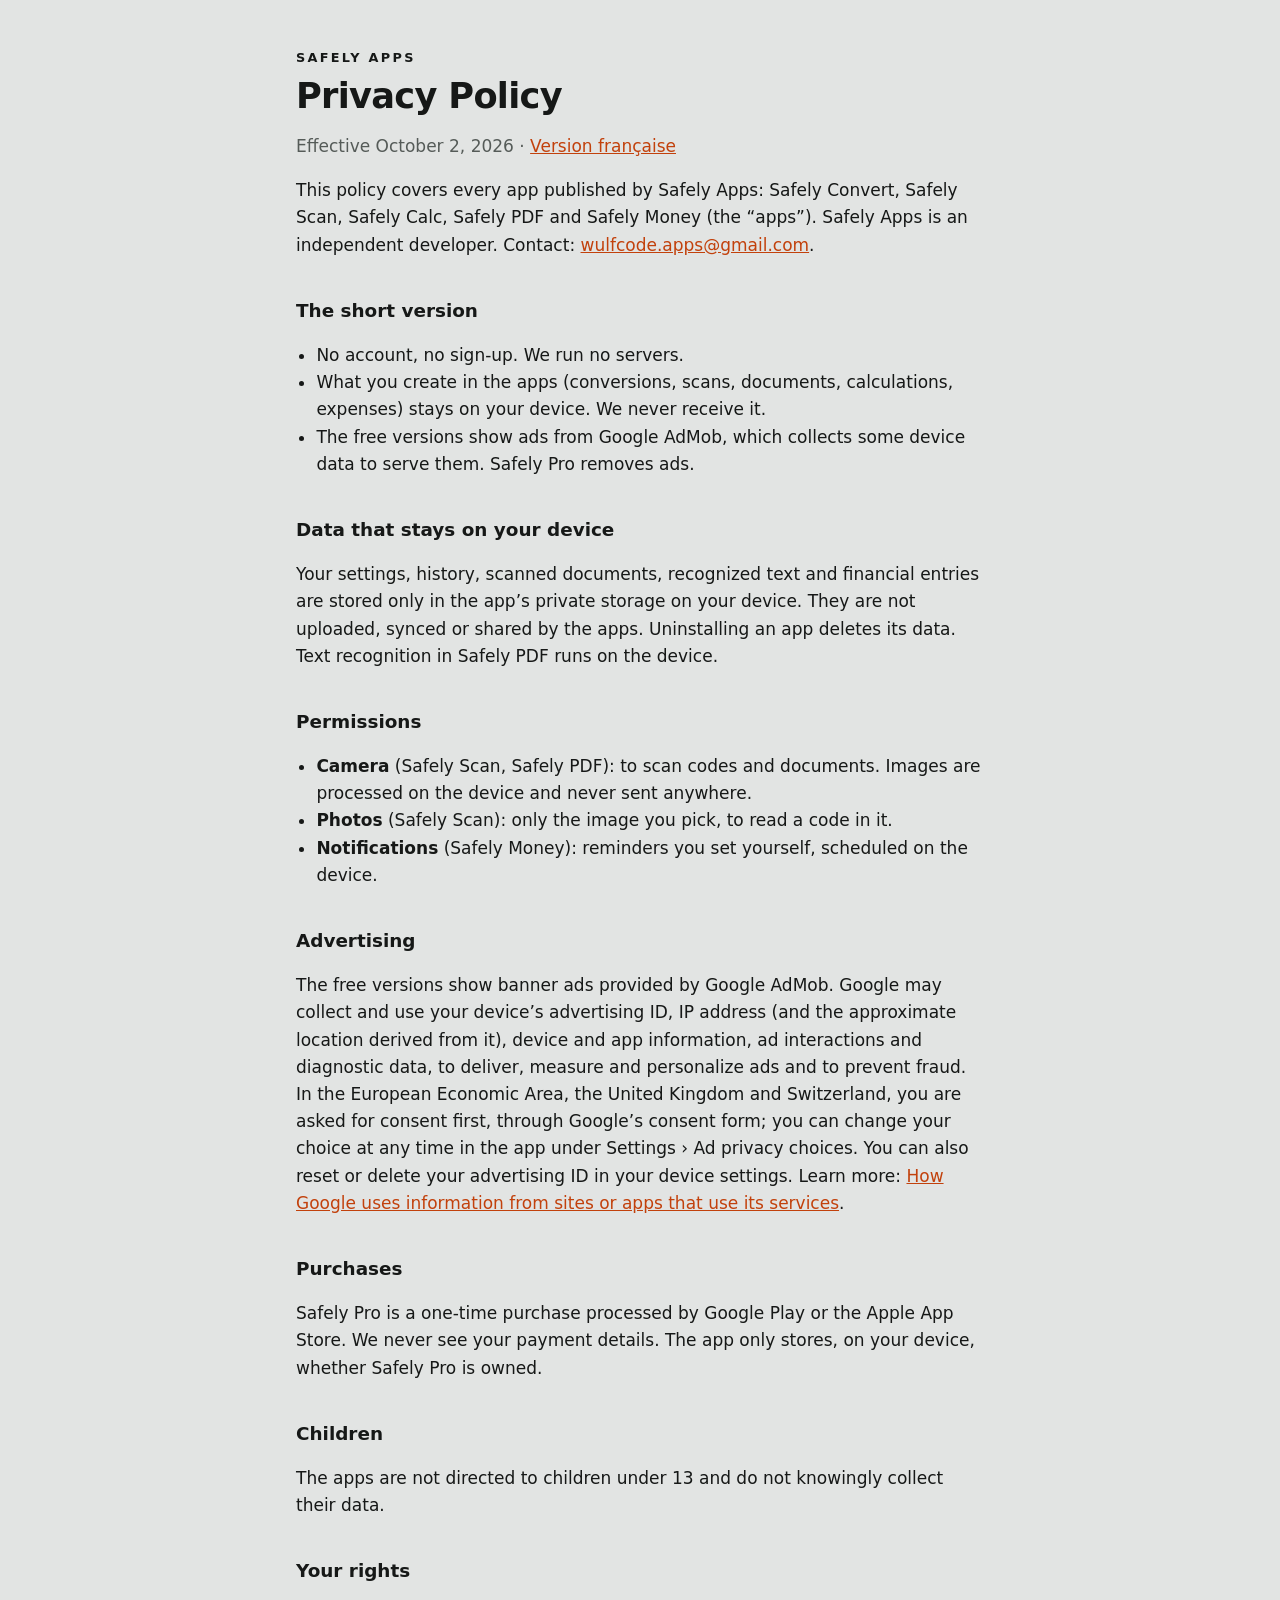
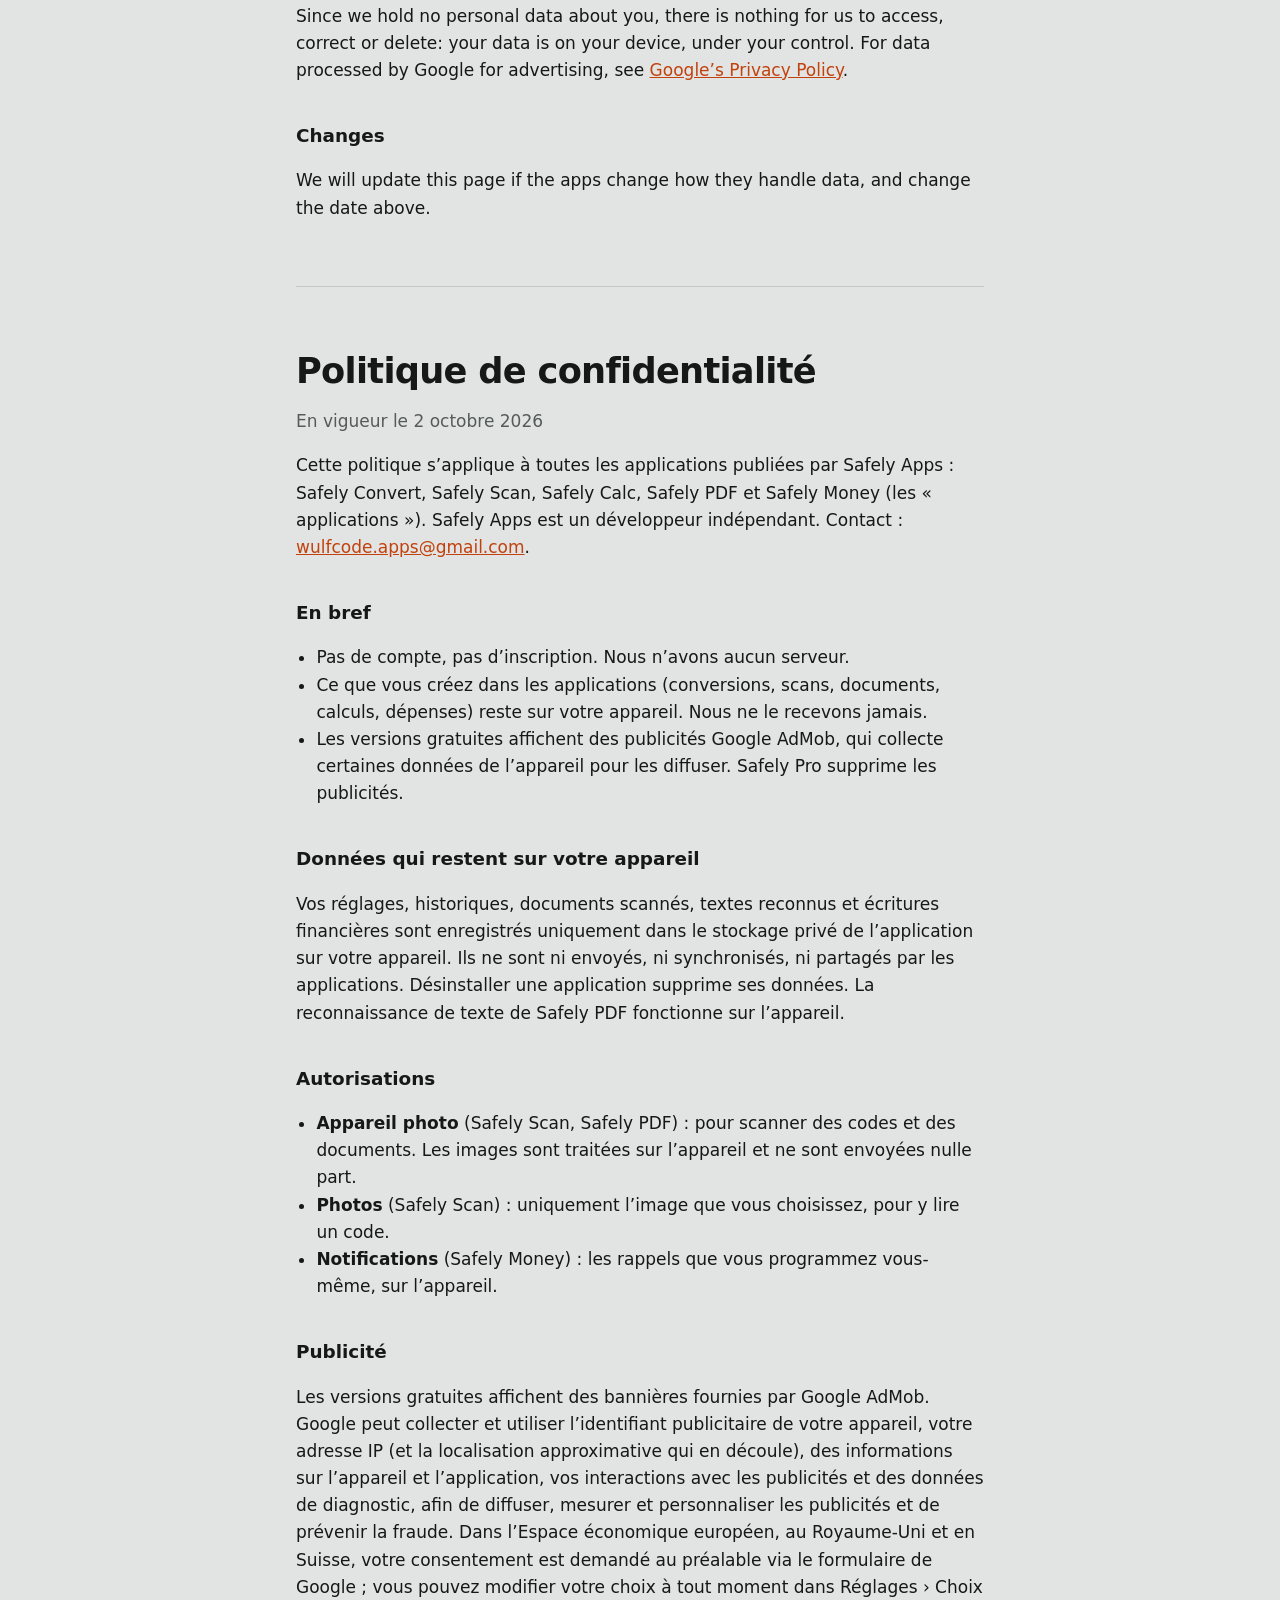
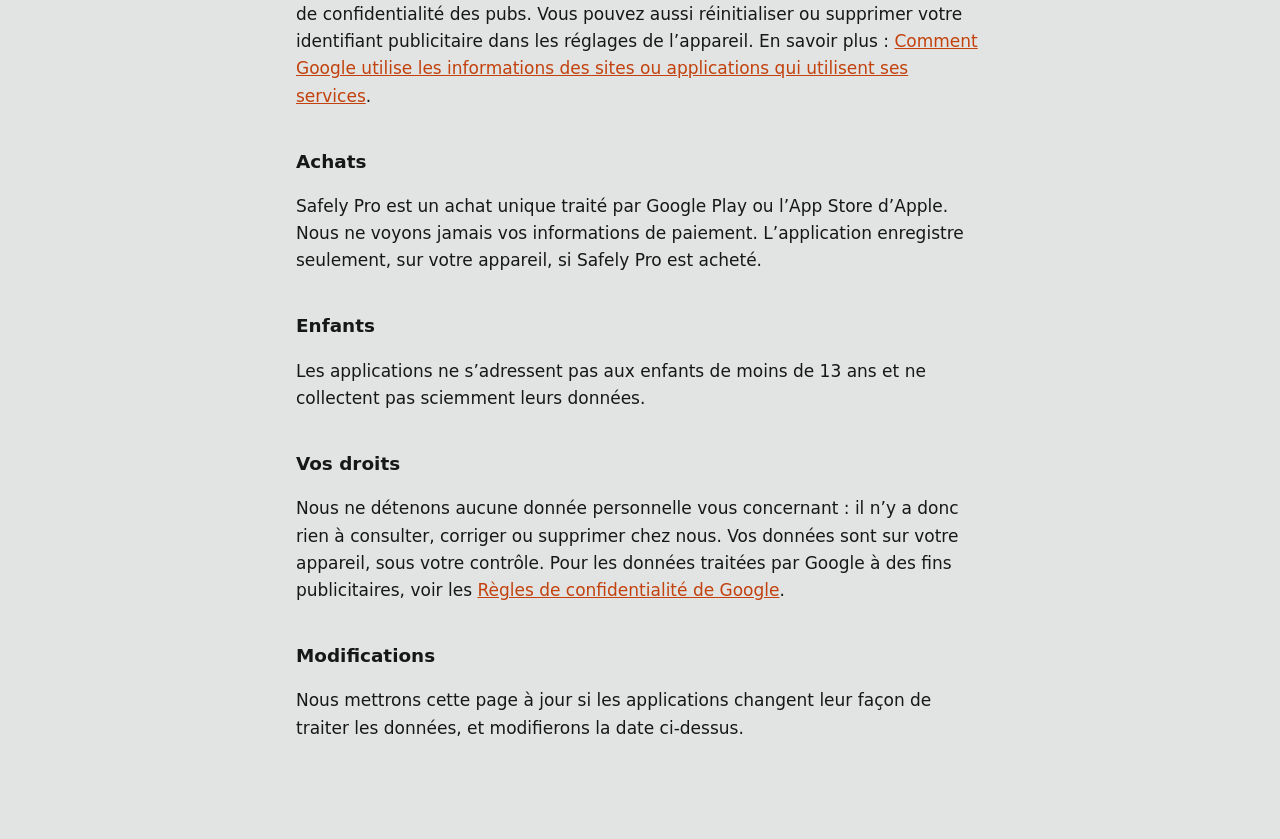
==== safely/privacy/index.html @ 93332233 "Safely Apps site: home and privacy policy Co-authored-by: Isaac <no-reply@databricks.com>" ====
<!doctype html>
<html lang="en">
<head>
<meta charset="utf-8">
<meta name="viewport" content="width=device-width, initial-scale=1">
<title>Privacy Policy · Safely Apps</title>
<meta name="description" content="Privacy policy of the Safely Apps: Safely Convert, Safely Scan, Safely Calc, Safely PDF and Safely Money.">
<link rel="stylesheet" href="../../style.css">
</head>
<body>
<main>
  <p class="eyebrow"><a href="../../">Safely Apps</a></p>
  <h1>Privacy Policy</h1>
  <p class="muted">Effective October 2, 2026 · <a href="#fr">Version française</a></p>

  <p>This policy covers every app published by Safely Apps: Safely Convert, Safely Scan, Safely Calc, Safely PDF and Safely Money (the “apps”). Safely Apps is an independent developer. Contact: <a href="mailto:wulfcode.apps@gmail.com">wulfcode.apps@gmail.com</a>.</p>

  <h2>The short version</h2>
  <ul>
    <li>No account, no sign-up. We run no servers.</li>
    <li>What you create in the apps (conversions, scans, documents, calculations, expenses) stays on your device. We never receive it.</li>
    <li>The free versions show ads from Google AdMob, which collects some device data to serve them. Safely Pro removes ads.</li>
  </ul>

  <h2>Data that stays on your device</h2>
  <p>Your settings, history, scanned documents, recognized text and financial entries are stored only in the app’s private storage on your device. They are not uploaded, synced or shared by the apps. Uninstalling an app deletes its data. Text recognition in Safely PDF runs on the device.</p>

  <h2>Permissions</h2>
  <ul>
    <li><strong>Camera</strong> (Safely Scan, Safely PDF): to scan codes and documents. Images are processed on the device and never sent anywhere.</li>
    <li><strong>Photos</strong> (Safely Scan): only the image you pick, to read a code in it.</li>
    <li><strong>Notifications</strong> (Safely Money): reminders you set yourself, scheduled on the device.</li>
  </ul>

  <h2>Advertising</h2>
  <p>The free versions show banner ads provided by Google AdMob. Google may collect and use your device’s advertising ID, IP address (and the approximate location derived from it), device and app information, ad interactions and diagnostic data, to deliver, measure and personalize ads and to prevent fraud. In the European Economic Area, the United Kingdom and Switzerland, you are asked for consent first, through Google’s consent form; you can change your choice at any time in the app under Settings › Ad privacy choices. You can also reset or delete your advertising ID in your device settings. Learn more: <a href="https://policies.google.com/technologies/partner-sites">How Google uses information from sites or apps that use its services</a>.</p>

  <h2>Purchases</h2>
  <p>Safely Pro is a one-time purchase processed by Google Play or the Apple App Store. We never see your payment details. The app only stores, on your device, whether Safely Pro is owned.</p>

  <h2>Children</h2>
  <p>The apps are not directed to children under 13 and do not knowingly collect their data.</p>

  <h2>Your rights</h2>
  <p>Since we hold no personal data about you, there is nothing for us to access, correct or delete: your data is on your device, under your control. For data processed by Google for advertising, see <a href="https://policies.google.com/privacy">Google’s Privacy Policy</a>.</p>

  <h2>Changes</h2>
  <p>We will update this page if the apps change how they handle data, and change the date above.</p>

  <hr>

  <section id="fr" lang="fr">
  <h1>Politique de confidentialité</h1>
  <p class="muted">En vigueur le 2 octobre 2026</p>

  <p>Cette politique s’applique à toutes les applications publiées par Safely Apps : Safely Convert, Safely Scan, Safely Calc, Safely PDF et Safely Money (les « applications »). Safely Apps est un développeur indépendant. Contact : <a href="mailto:wulfcode.apps@gmail.com">wulfcode.apps@gmail.com</a>.</p>

  <h2>En bref</h2>
  <ul>
    <li>Pas de compte, pas d’inscription. Nous n’avons aucun serveur.</li>
    <li>Ce que vous créez dans les applications (conversions, scans, documents, calculs, dépenses) reste sur votre appareil. Nous ne le recevons jamais.</li>
    <li>Les versions gratuites affichent des publicités Google AdMob, qui collecte certaines données de l’appareil pour les diffuser. Safely Pro supprime les publicités.</li>
  </ul>

  <h2>Données qui restent sur votre appareil</h2>
  <p>Vos réglages, historiques, documents scannés, textes reconnus et écritures financières sont enregistrés uniquement dans le stockage privé de l’application sur votre appareil. Ils ne sont ni envoyés, ni synchronisés, ni partagés par les applications. Désinstaller une application supprime ses données. La reconnaissance de texte de Safely PDF fonctionne sur l’appareil.</p>

  <h2>Autorisations</h2>
  <ul>
    <li><strong>Appareil photo</strong> (Safely Scan, Safely PDF) : pour scanner des codes et des documents. Les images sont traitées sur l’appareil et ne sont envoyées nulle part.</li>
    <li><strong>Photos</strong> (Safely Scan) : uniquement l’image que vous choisissez, pour y lire un code.</li>
    <li><strong>Notifications</strong> (Safely Money) : les rappels que vous programmez vous-même, sur l’appareil.</li>
  </ul>

  <h2>Publicité</h2>
  <p>Les versions gratuites affichent des bannières fournies par Google AdMob. Google peut collecter et utiliser l’identifiant publicitaire de votre appareil, votre adresse IP (et la localisation approximative qui en découle), des informations sur l’appareil et l’application, vos interactions avec les publicités et des données de diagnostic, afin de diffuser, mesurer et personnaliser les publicités et de prévenir la fraude. Dans l’Espace économique européen, au Royaume-Uni et en Suisse, votre consentement est demandé au préalable via le formulaire de Google ; vous pouvez modifier votre choix à tout moment dans Réglages › Choix de confidentialité des pubs. Vous pouvez aussi réinitialiser ou supprimer votre identifiant publicitaire dans les réglages de l’appareil. En savoir plus : <a href="https://policies.google.com/technologies/partner-sites?hl=fr">Comment Google utilise les informations des sites ou applications qui utilisent ses services</a>.</p>

  <h2>Achats</h2>
  <p>Safely Pro est un achat unique traité par Google Play ou l’App Store d’Apple. Nous ne voyons jamais vos informations de paiement. L’application enregistre seulement, sur votre appareil, si Safely Pro est acheté.</p>

  <h2>Enfants</h2>
  <p>Les applications ne s’adressent pas aux enfants de moins de 13 ans et ne collectent pas sciemment leurs données.</p>

  <h2>Vos droits</h2>
  <p>Nous ne détenons aucune donnée personnelle vous concernant : il n’y a donc rien à consulter, corriger ou supprimer chez nous. Vos données sont sur votre appareil, sous votre contrôle. Pour les données traitées par Google à des fins publicitaires, voir les <a href="https://policies.google.com/privacy?hl=fr">Règles de confidentialité de Google</a>.</p>

  <h2>Modifications</h2>
  <p>Nous mettrons cette page à jour si les applications changent leur façon de traiter les données, et modifierons la date ci-dessus.</p>
  </section>
</main>
</body>
</html>
---- style.css ----
:root {
  --bg: #e2e4e3;
  --surface: #f2f3f2;
  --ink: #161817;
  --muted: #555b58;
  --line: #c4c8c6;
  --accent: #c2410c;
  color-scheme: light dark;
}
@media (prefers-color-scheme: dark) {
  :root {
    --bg: #161817;
    --surface: #1f2221;
    --ink: #eceeed;
    --muted: #a3aaa6;
    --line: #333836;
    --accent: #fb8a4c;
  }
}
* { box-sizing: border-box; }
body {
  margin: 0;
  background: var(--bg);
  color: var(--ink);
  font: 17px/1.6 ui-sans-serif, system-ui, -apple-system, "Segoe UI", Roboto, sans-serif;
}
main { max-width: 720px; margin: 0 auto; padding: 48px 16px 80px; }
h1 { font-size: 2.2rem; line-height: 1.15; letter-spacing: -0.02em; margin: 0.2em 0 0.3em; }
h2 { font-size: 1.15rem; margin: 2em 0 0.4em; }
a { color: var(--accent); }
.eyebrow { text-transform: uppercase; letter-spacing: 0.18em; font-size: 0.8rem; font-weight: 700; margin: 0; }
.eyebrow a { color: var(--ink); text-decoration: none; }
.muted { color: var(--muted); }
hr { border: 0; border-top: 1px solid var(--line); margin: 64px 0; }
ul { padding-left: 1.2em; }
.apps { list-style: none; padding: 0; display: grid; gap: 12px; }
.apps li { background: var(--surface); border: 1px solid var(--line); border-radius: 16px; padding: 16px 20px; }
.apps strong { display: block; }
footer { margin-top: 48px; font-size: 0.9rem; }
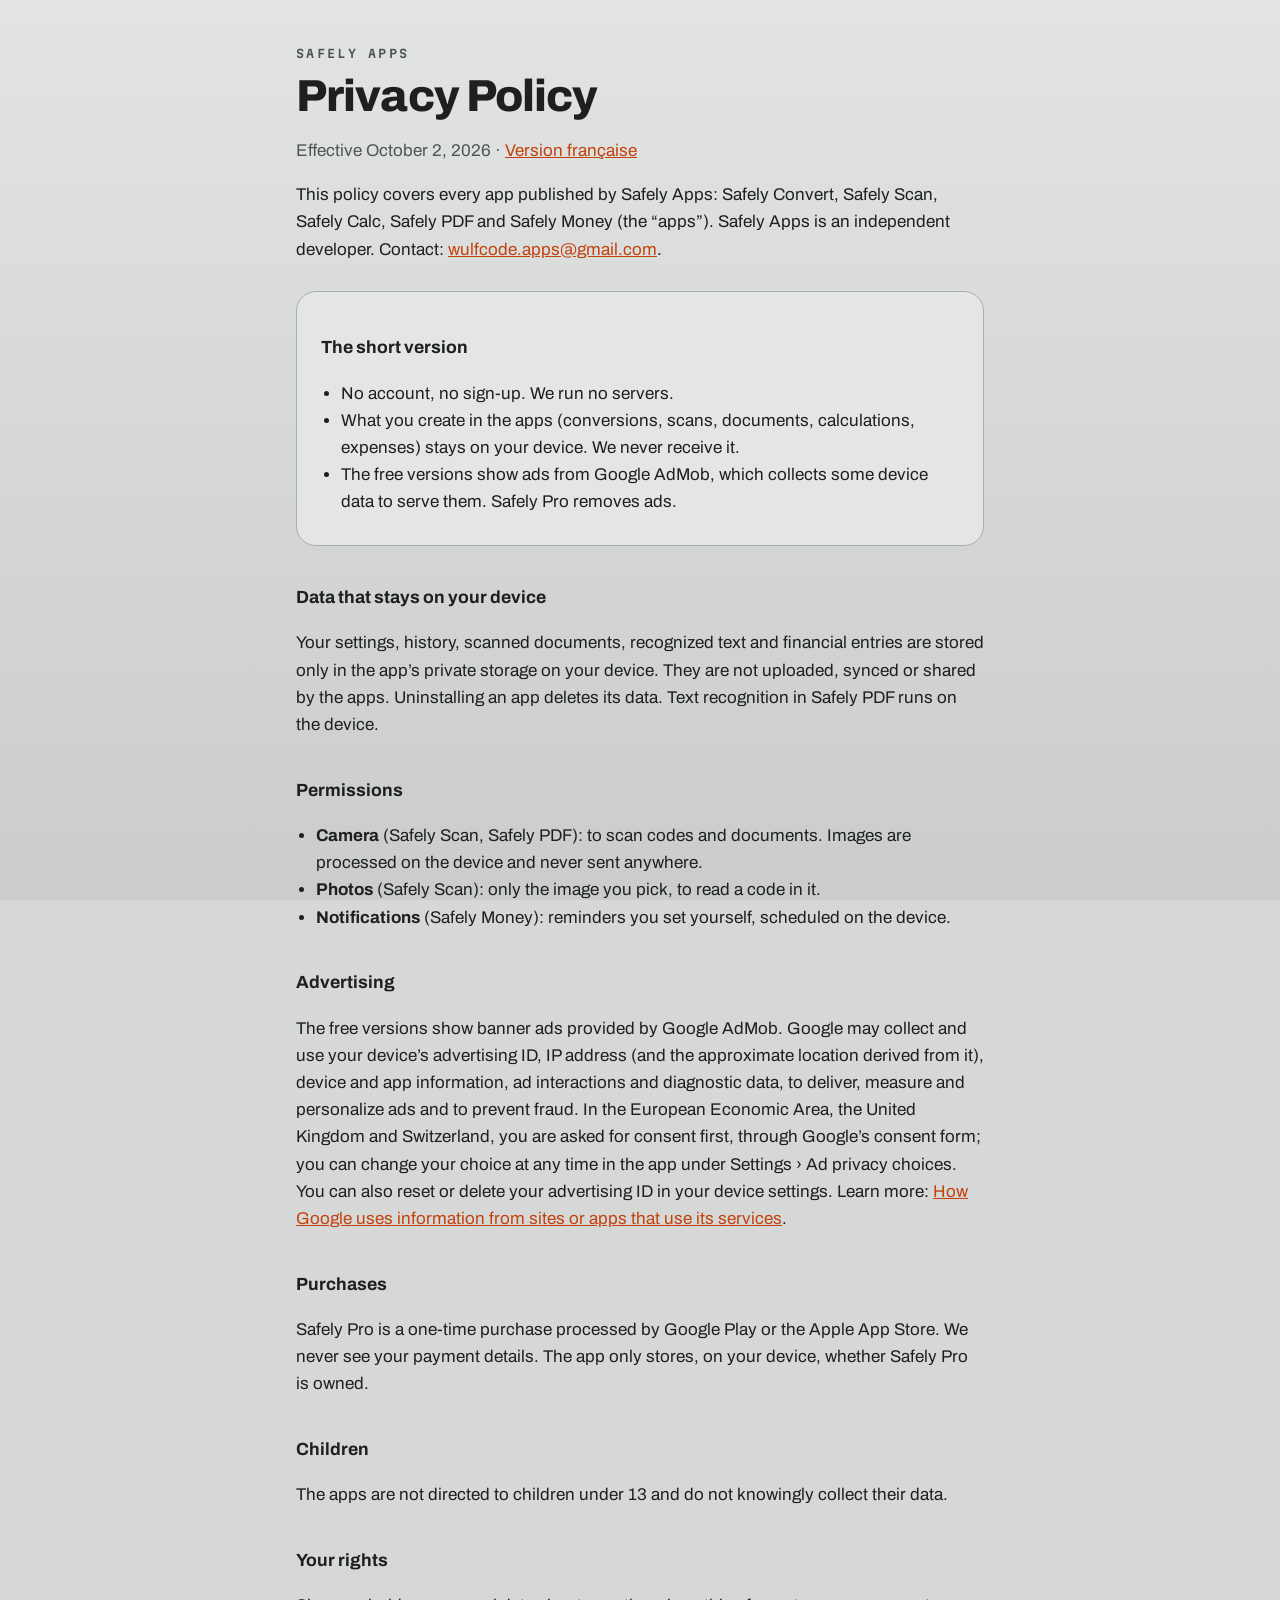
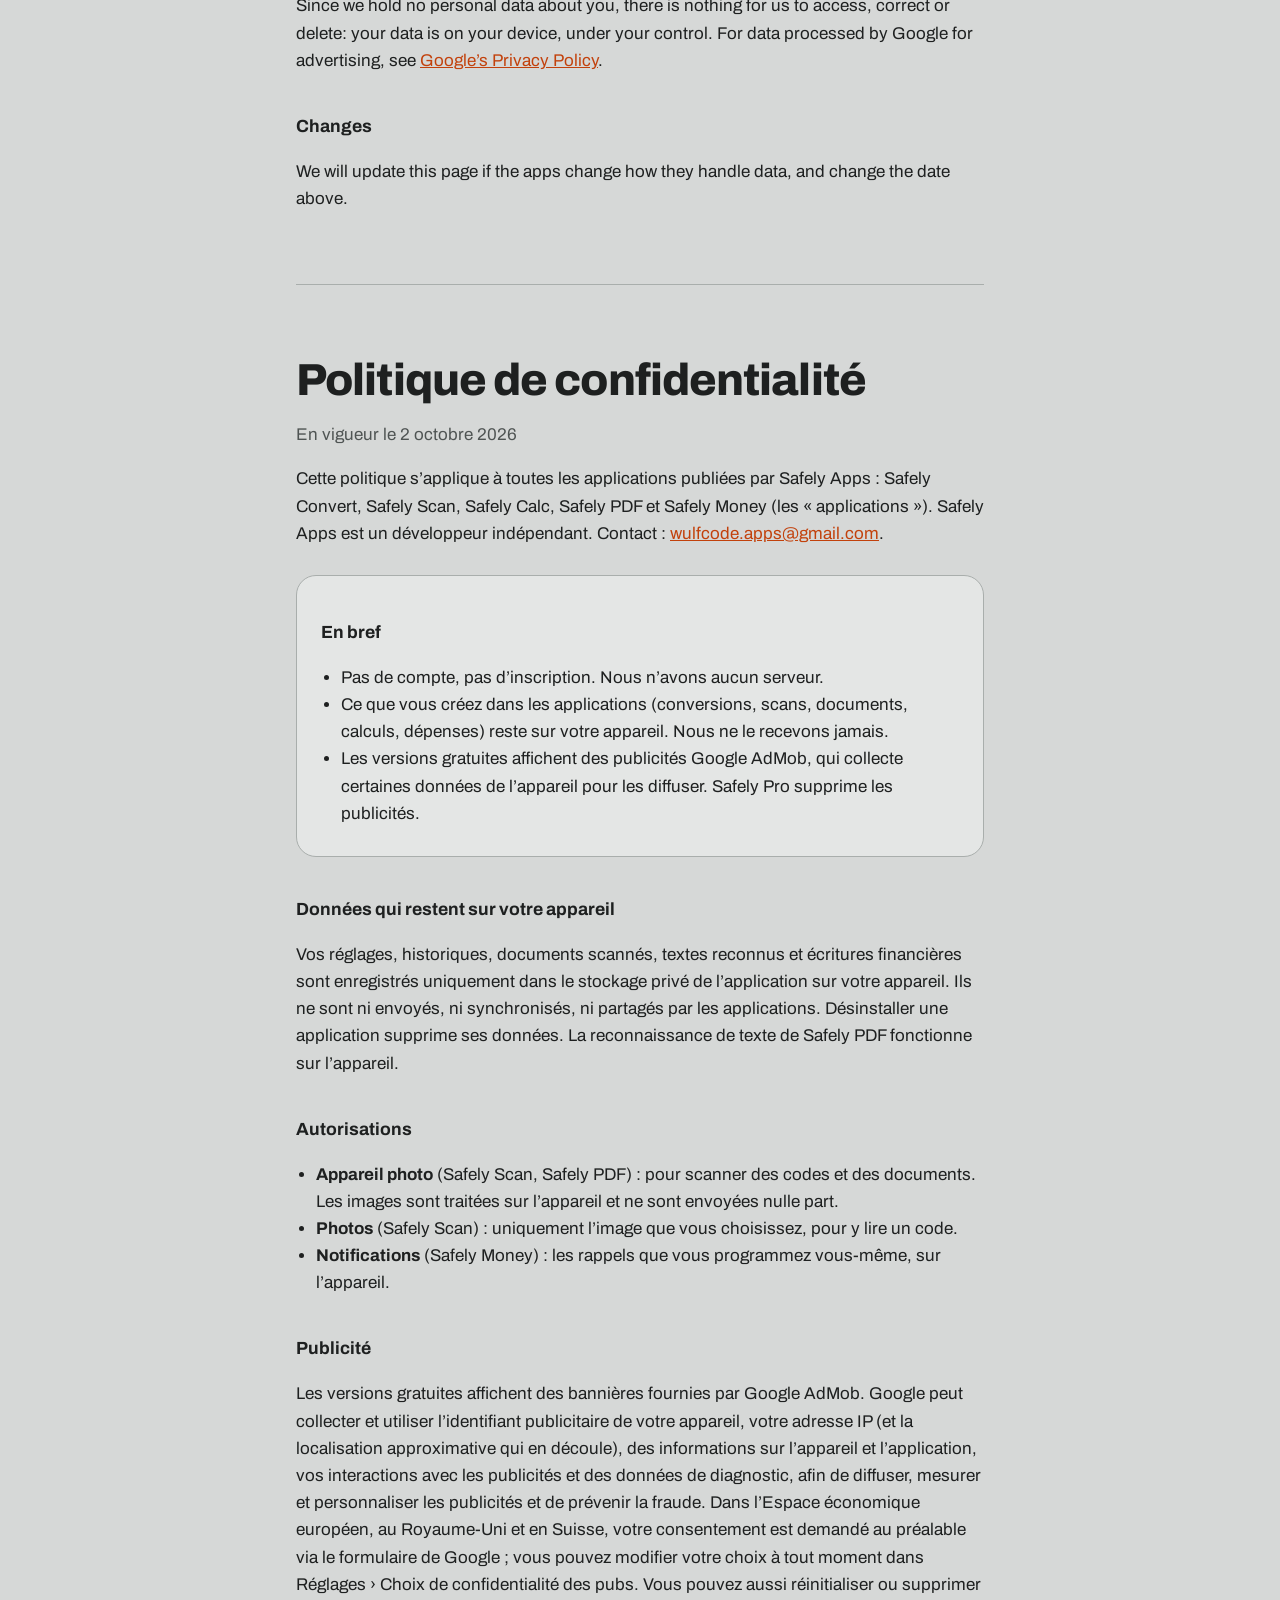
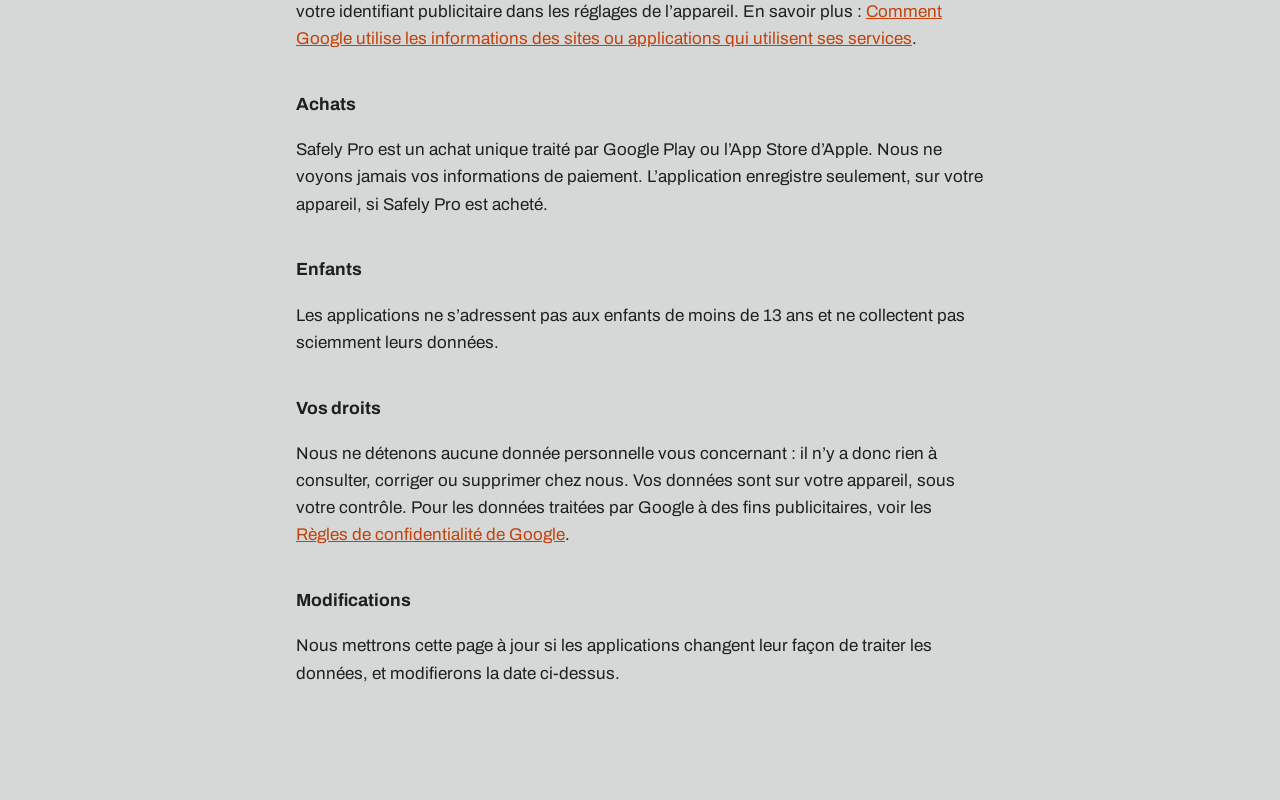
==== commit 6bce0e8e: "Redesign: instrument look, app modules with screenshots, principles, Pro Co-authored-by: Isaac <no-r" ====
--- a/safely/privacy/index.html
+++ b/safely/privacy/index.html
@@ -5,22 +5,27 @@
 <meta name="viewport" content="width=device-width, initial-scale=1">
 <title>Privacy Policy · Safely Apps</title>
 <meta name="description" content="Privacy policy of the Safely Apps: Safely Convert, Safely Scan, Safely Calc, Safely PDF and Safely Money.">
+<link rel="preconnect" href="https://fonts.googleapis.com">
+<link rel="preconnect" href="https://fonts.gstatic.com" crossorigin>
+<link rel="stylesheet" href="https://fonts.googleapis.com/css2?family=Archivo:wght@400;600;700;800&family=Martian+Mono:wght@500;600&display=swap">
 <link rel="stylesheet" href="../../style.css">
 </head>
 <body>
-<main>
+<main class="doc">
   <p class="eyebrow"><a href="../../">Safely Apps</a></p>
   <h1>Privacy Policy</h1>
   <p class="muted">Effective October 2, 2026 · <a href="#fr">Version française</a></p>
 
   <p>This policy covers every app published by Safely Apps: Safely Convert, Safely Scan, Safely Calc, Safely PDF and Safely Money (the “apps”). Safely Apps is an independent developer. Contact: <a href="mailto:wulfcode.apps@gmail.com">wulfcode.apps@gmail.com</a>.</p>
 
+  <div class="card">
   <h2>The short version</h2>
   <ul>
     <li>No account, no sign-up. We run no servers.</li>
     <li>What you create in the apps (conversions, scans, documents, calculations, expenses) stays on your device. We never receive it.</li>
     <li>The free versions show ads from Google AdMob, which collects some device data to serve them. Safely Pro removes ads.</li>
   </ul>
+  </div>
 
   <h2>Data that stays on your device</h2>
   <p>Your settings, history, scanned documents, recognized text and financial entries are stored only in the app’s private storage on your device. They are not uploaded, synced or shared by the apps. Uninstalling an app deletes its data. Text recognition in Safely PDF runs on the device.</p>
@@ -55,12 +60,14 @@
 
   <p>Cette politique s’applique à toutes les applications publiées par Safely Apps : Safely Convert, Safely Scan, Safely Calc, Safely PDF et Safely Money (les « applications »). Safely Apps est un développeur indépendant. Contact : <a href="mailto:wulfcode.apps@gmail.com">wulfcode.apps@gmail.com</a>.</p>
 
+  <div class="card">
   <h2>En bref</h2>
   <ul>
     <li>Pas de compte, pas d’inscription. Nous n’avons aucun serveur.</li>
     <li>Ce que vous créez dans les applications (conversions, scans, documents, calculs, dépenses) reste sur votre appareil. Nous ne le recevons jamais.</li>
     <li>Les versions gratuites affichent des publicités Google AdMob, qui collecte certaines données de l’appareil pour les diffuser. Safely Pro supprime les publicités.</li>
   </ul>
+  </div>
 
   <h2>Données qui restent sur votre appareil</h2>
   <p>Vos réglages, historiques, documents scannés, textes reconnus et écritures financières sont enregistrés uniquement dans le stockage privé de l’application sur votre appareil. Ils ne sont ni envoyés, ni synchronisés, ni partagés par les applications. Désinstaller une application supprime ses données. La reconnaissance de texte de Safely PDF fonctionne sur l’appareil.</p>
--- a/style.css
+++ b/style.css
@@ -1,39 +1,72 @@
+/* Shared by every page. Same materials as the apps' Instrument theme:
+   brushed aluminum, dark displays, raised round keys. */
 :root {
-  --bg: #e2e4e3;
-  --surface: #f2f3f2;
-  --ink: #161817;
-  --muted: #555b58;
-  --line: #c4c8c6;
+  --alu-top: #e2e4e3;
+  --alu-bottom: #c9cccb;
+  --bg: #d6d8d7;
+  --surface: #e4e6e5;
+  --ink: #1e2020;
+  --muted: #4f5453;
+  --line: #a9aeac;
+  --display: #1f2322;
+  --on-display: #e9ece6;
+  --on-display-muted: #9da5a1;
   --accent: #c2410c;
-  color-scheme: light dark;
+  --orange: #ee5a1a;
+  --blue: #4a90e2;
+  --yellow: #e3b300;
+  --green: #3dbe7a;
+  --coral: #ff6b6b;
+  --led: #f5a524;
+  --font: "Archivo", ui-sans-serif, system-ui, -apple-system, "Segoe UI", Roboto, sans-serif;
+  --mono: "Martian Mono", ui-monospace, "SF Mono", Menlo, monospace;
 }
 @media (prefers-color-scheme: dark) {
-  :root {
-    --bg: #161817;
-    --surface: #1f2221;
+  :root:not([data-theme="light"]) {
+    --alu-top: #262a29;
+    --alu-bottom: #181b1a;
+    --bg: #1c1f1e;
+    --surface: #262a29;
     --ink: #eceeed;
     --muted: #a3aaa6;
-    --line: #333836;
+    --line: #3a3f3d;
+    --display: #0f1111;
     --accent: #fb8a4c;
   }
 }
 * { box-sizing: border-box; }
+html { scroll-behavior: smooth; overflow-x: clip; }
+body { overflow-x: clip; }
+@media (prefers-reduced-motion: reduce) { html { scroll-behavior: auto; } }
 body {
   margin: 0;
-  background: var(--bg);
   color: var(--ink);
-  font: 17px/1.6 ui-sans-serif, system-ui, -apple-system, "Segoe UI", Roboto, sans-serif;
+  background-color: var(--bg);
+  /* brushed metal: a soft vertical gradient plus fine horizontal grain */
+  background-image:
+    repeating-linear-gradient(0deg, rgba(255,255,255,0.035) 0 1px, transparent 1px 3px),
+    linear-gradient(180deg, var(--alu-top), var(--alu-bottom));
+  background-attachment: fixed;
+  font: 17px/1.6 var(--font);
+  -webkit-font-smoothing: antialiased;
 }
-main { max-width: 720px; margin: 0 auto; padding: 48px 16px 80px; }
-h1 { font-size: 2.2rem; line-height: 1.15; letter-spacing: -0.02em; margin: 0.2em 0 0.3em; }
-h2 { font-size: 1.15rem; margin: 2em 0 0.4em; }
 a { color: var(--accent); }
-.eyebrow { text-transform: uppercase; letter-spacing: 0.18em; font-size: 0.8rem; font-weight: 700; margin: 0; }
-.eyebrow a { color: var(--ink); text-decoration: none; }
+img { max-width: 100%; display: block; }
+
+.eyebrow {
+  font: 600 0.72rem/1 var(--mono);
+  letter-spacing: 0.2em;
+  text-transform: uppercase;
+  color: var(--muted);
+  margin: 0;
+}
+.eyebrow a { color: inherit; text-decoration: none; }
 .muted { color: var(--muted); }
-hr { border: 0; border-top: 1px solid var(--line); margin: 64px 0; }
-ul { padding-left: 1.2em; }
-.apps { list-style: none; padding: 0; display: grid; gap: 12px; }
-.apps li { background: var(--surface); border: 1px solid var(--line); border-radius: 16px; padding: 16px 20px; }
-.apps strong { display: block; }
-footer { margin-top: 48px; font-size: 0.9rem; }
+
+/* Long-form pages (privacy policy) */
+.doc { max-width: 720px; margin: 0 auto; padding: 48px 16px 96px; }
+.doc h1 { font-size: clamp(2rem, 6vw, 2.8rem); line-height: 1.05; letter-spacing: -0.02em; font-weight: 800; margin: 0.3em 0 0.2em; }
+.doc h2 { font-size: 1.1rem; font-weight: 700; margin: 2.2em 0 0.4em; }
+.doc ul { padding-left: 1.2em; }
+.doc hr { border: 0; border-top: 1px solid var(--line); margin: 72px 0; }
+.doc .card { background: var(--surface); border: 1px solid var(--line); border-radius: 20px; padding: 4px 24px 12px; margin-top: 28px; }
